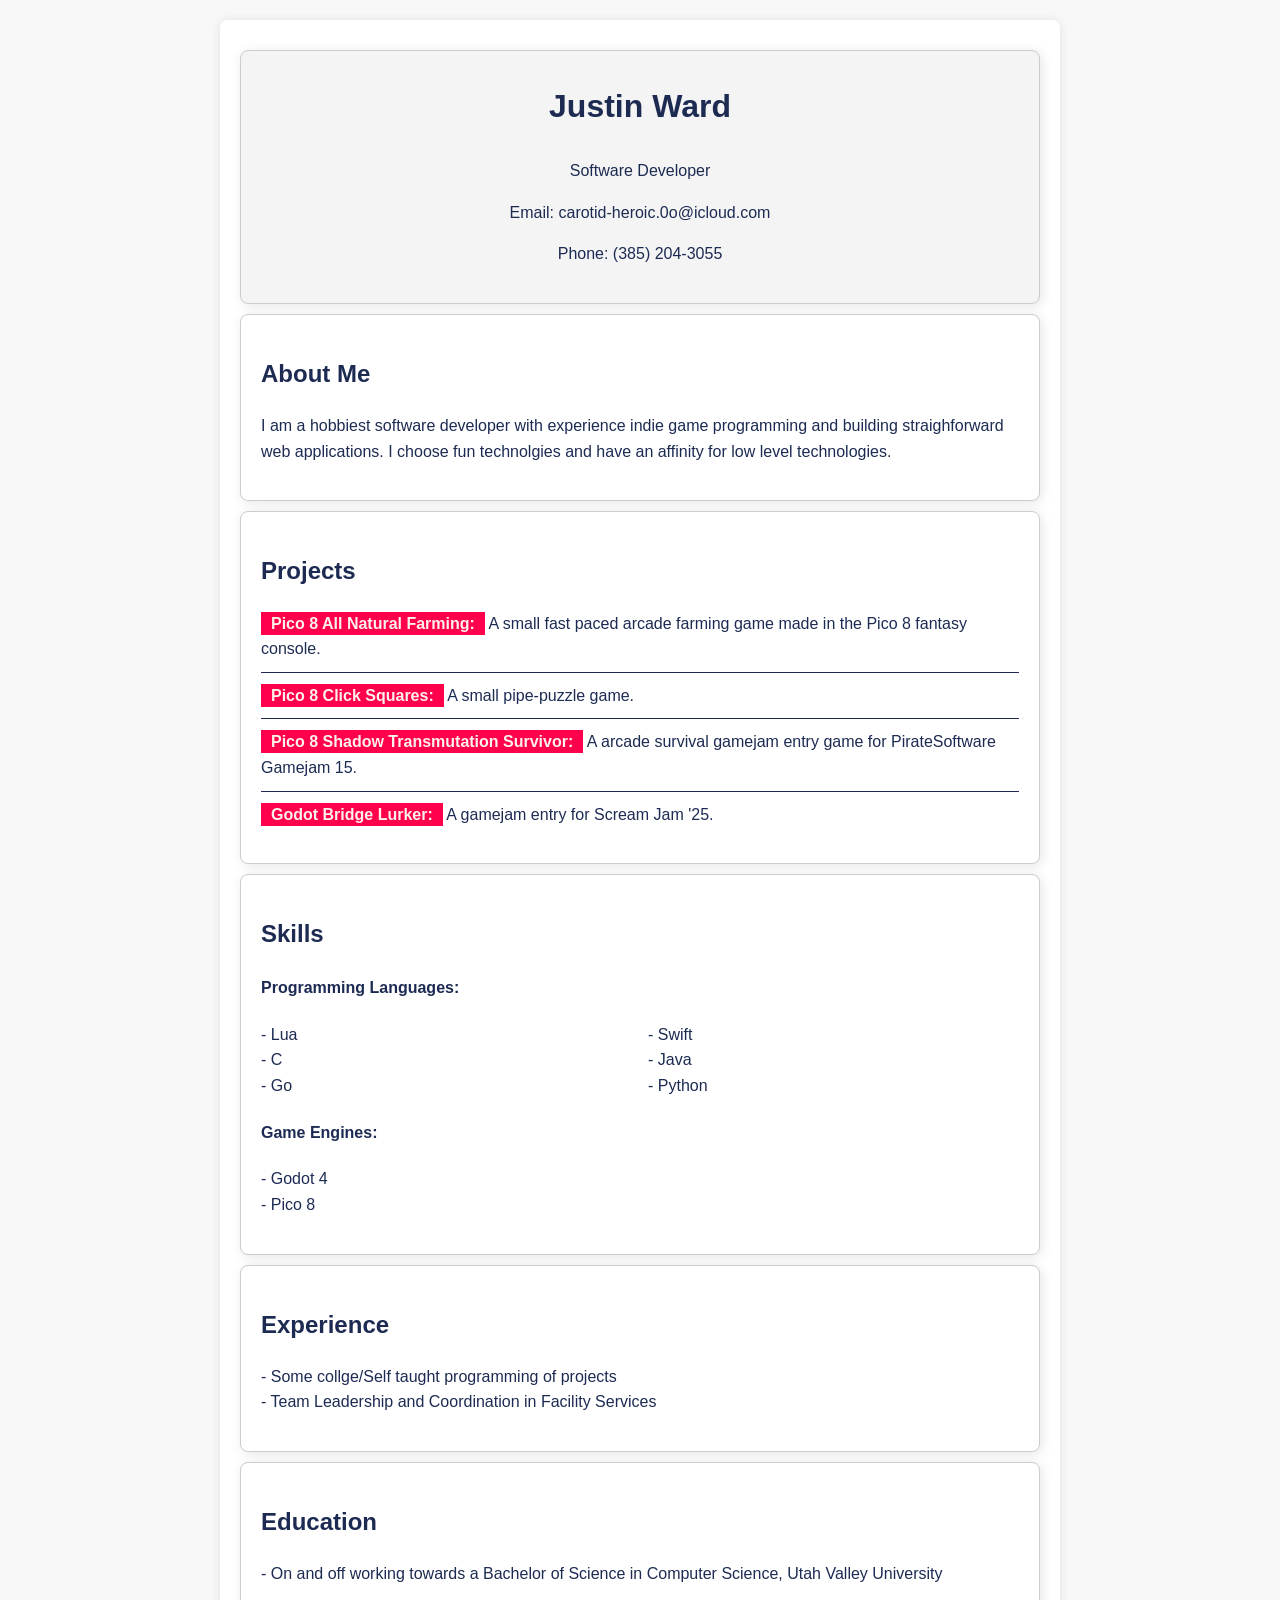
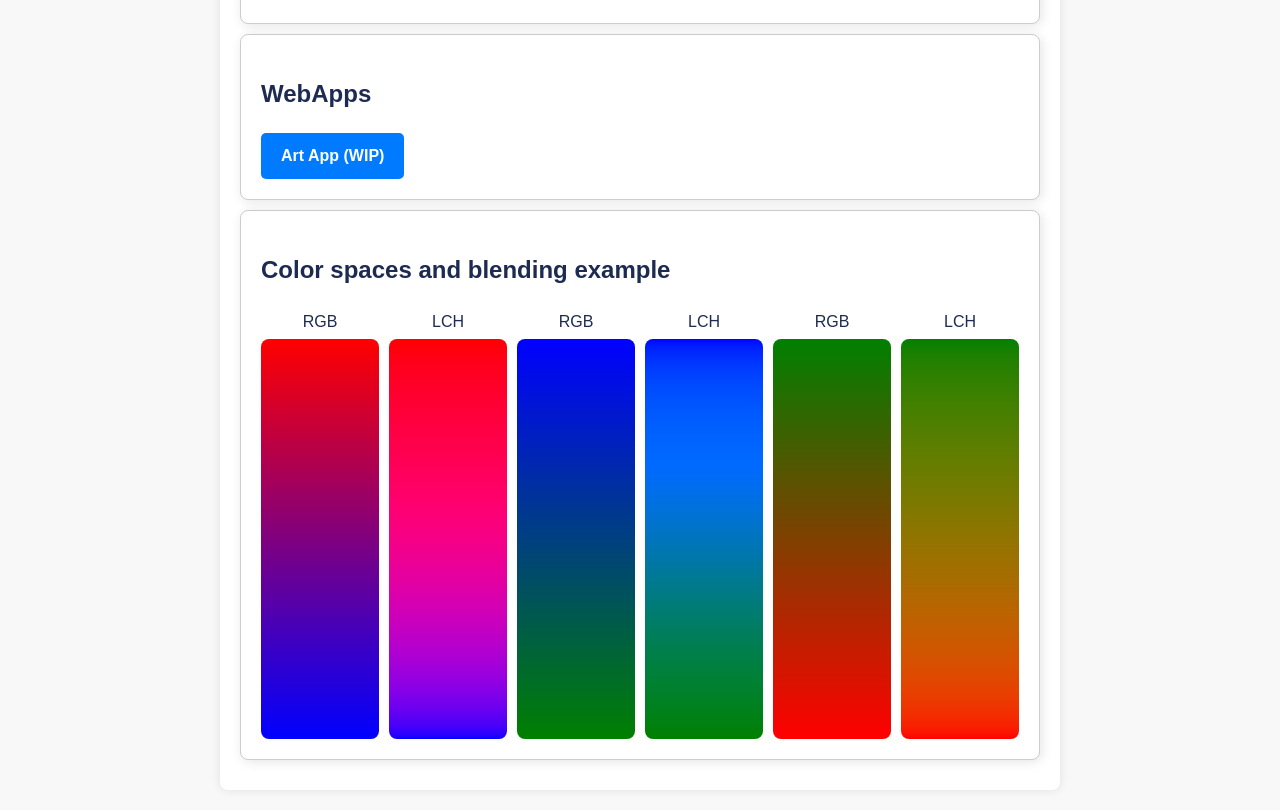
==== index.html @ aca2767a "update and tweaks to layout" ====
<!DOCTYPE html>
<html lang="en">
<head>
    <meta charset="UTF-8">
    <meta name="viewport" content="width=device-width, initial-scale=1.0">
    <title>Justin's Resume-folio</title>
    <link rel="stylesheet" href="styles.css" >
</head>
<body>
    <div class="container">
        <header>
            <h1>Justin Ward</h1>
            <p>Software Developer</p>
            <p>Email: carotid-heroic.0o@icloud.com</p>
            <p>Phone: (385) 204-3055</p>
        </header>
        <section>
            <h2>About Me</h2>
            <p>
                I am a hobbiest software developer with experience indie game programming and building straighforward web applications.
                I choose fun technolgies and have an affinity for low level technologies. 
            </p>
        </section>
        <section>
            <h2>Projects</h2>
            <ul class="game-list">
                <li><strong><a href="https://pittwack.itch.io/all-natural-farming" class="game-link">Pico 8 All Natural Farming:</strong></a>
                    <a class="game-blurb">A small fast paced arcade farming game made in the Pico 8 fantasy console.</a></li>

                <li><strong><a href="https://pittwack.itch.io/clicksquares-alpha" class="game-link">Pico 8 Click Squares:</strong></a>
                    <a class="game-blurb"> A small pipe-puzzle game.</a></li>

                <li><strong><a href="https://pittwack.itch.io/shadow-transmutation-survivor" class="game-link">Pico 8 Shadow Transmutation Survivor:</strong></a>
                    <a class="game-blurb">A arcade survival gamejam entry game for PirateSoftware Gamejam 15.</a></li>

                <li><strong><a href="https://pittwack.itch.io/bridge-lurker" class="game-link">Godot Bridge Lurker:</strong></a>
                    <a class="game-blurb">A gamejam entry for Scream Jam '25.</a></li>
            </ul>
        </section>
        <section>
            <h2>Skills</h2>
            <h4>Programming Languages:</h4>
            <ul class="skill-columns">
                <li>- Lua</li>
                <li>- C</li>
                <li>- Go</li>
                <li>- Swift</li>
                <li>- Java</li>
                <li>- Python</li>
            </ul>
            <h4>Game Engines:</h4>
            <ul>
                <li>- Godot 4</li>
                <li>- Pico 8</li>
            </ul>
        </section>
        <section>
            <h2>Experience</h2>
            <ul>
                <li>- Some collge/Self taught programming of projects</li>
                <li>- Team Leadership and Coordination in Facility Services</li>
            </ul>
        </section>
        <section>
            <h2>Education</h2>
            <ul>
                <li>- On and off working towards a Bachelor of Science in Computer Science, Utah Valley University</li>
            </ul>
        </section>
        <section>
            <h2>WebApps</h2>
            <a href="artpage/artapp.html" class="art-btn" >Art App (WIP)</a>
        </section>

        <section>
            <h2>Color spaces and blending example</h2>
            <!-- Gradient Boxes Section -->
            <div class="gradient-boxes">
                <div class="gradient-box-wrapper">
                    <div class="label">RGB</div>
                    <div class="gradient-box box1"></div>
                </div>
                <div class="gradient-box-wrapper">
                    <div class="label">LCH</div>
                    <div class="gradient-box box2"></div>
                </div>
                <div class="gradient-box-wrapper">
                    <div class="label">RGB</div>
                    <div class="gradient-box box3"></div>
                </div>
                <div class="gradient-box-wrapper">
                    <div class="label">LCH</div>
                    <div class="gradient-box box4"></div>
                </div>
                <div class="gradient-box-wrapper">
                    <div class="label">RGB</div>
                    <div class="gradient-box box5"></div>
                </div>
                <div class="gradient-box-wrapper">
                    <div class="label">LCH</div>
                    <div class="gradient-box box6"></div>
                </div>
            </div>
        </section>
    </div>

    <script src="script.js"></script>
</body>
</html>
---- styles.css ----
body {
    font-family: Arial, sans-serif;
    line-height: 1.6;
    margin: 0;
    padding: 0;
    display: flex;
    justify-content: center;
    background-color: #f8f8f8;
    color:#1D2B53;
}
.container {
    width: 80%;
    max-width: 800px;
    background-color: #fff;
    padding: 20px;
    margin: 20px 0;
    box-shadow: 0 0 10px rgba(0, 0, 0, 0.1);
    border-radius: 8px;
}
header, section {
    padding: 20px;
    margin: 10px 0;
    border: 1px solid #ccc;
    border-radius: 8px;
    box-shadow: 2px 2px 12px rgba(0, 0, 0, 0.1);
}
header {
    background: #f4f4f4;
    text-align: center;
}
section {
    background: #fff;
}
h1 {
    margin: 0;
    padding: 10px 0;
}
ul {
    list-style: none;
    padding: 0;
}
.skill-columns {
    column-count: 2;
}
.button-container {
    text-align: center;
    margin-top: 20px;
}
button {
    padding: 10px 20px;
    font-size: 16px;
    cursor: pointer;
    border: none;
    border-radius: 5px;
    background-color: #007BFF;
    color: white;
}
button:hover {
    background-color: #0056b3;
}
.art-btn {
    display: inline-block;
    padding: 10px 20px;
    background-color: #007BFF;
    color: #ffffff;
    text-decoration: none;
    border-radius: 5px;
    font-family: Arial, sans-serif;
    font-weight: bold;
    text-align: center;
    transition: background-color 0.2s ease;
}
.art-btn:hover {
    background-color: #0056B3;
}

.game-link {
    color: #FFF1E8;
    text-decoration: none;
    background-color: #FF004D;
    border: none;
    padding: 3px 10px;
}
.game-link:hover {
    background-color: #7E2553;
}
.game-list li:not(:last-child) {
    border-bottom: 1px solid #1D2B53;
    padding-bottom: 10px;
    margin-bottom: 10px;
}

.gradient-boxes {
    display: flex;
    gap: 10px;
    justify-content: space-around;
}
.gradient-box-wrapper {
    flex: 1;
    text-align: center;
}
.gradient-box {
    height: 400px;
    border-radius: 8px;
}
.box1 {
    background: linear-gradient(red, blue);
}
.box2 {
    background: linear-gradient(in lch, red, blue);
}
.box3 {
    background: linear-gradient(blue, green);
}
.box4 {
    background: linear-gradient(in lch, blue, green);
}
.box5 {
    background: linear-gradient(green, red);
}
.box6 {
    background: linear-gradient(in lch, green, red);
}
.label {
    font-weight: normal;
    margin-bottom: 5px;
}
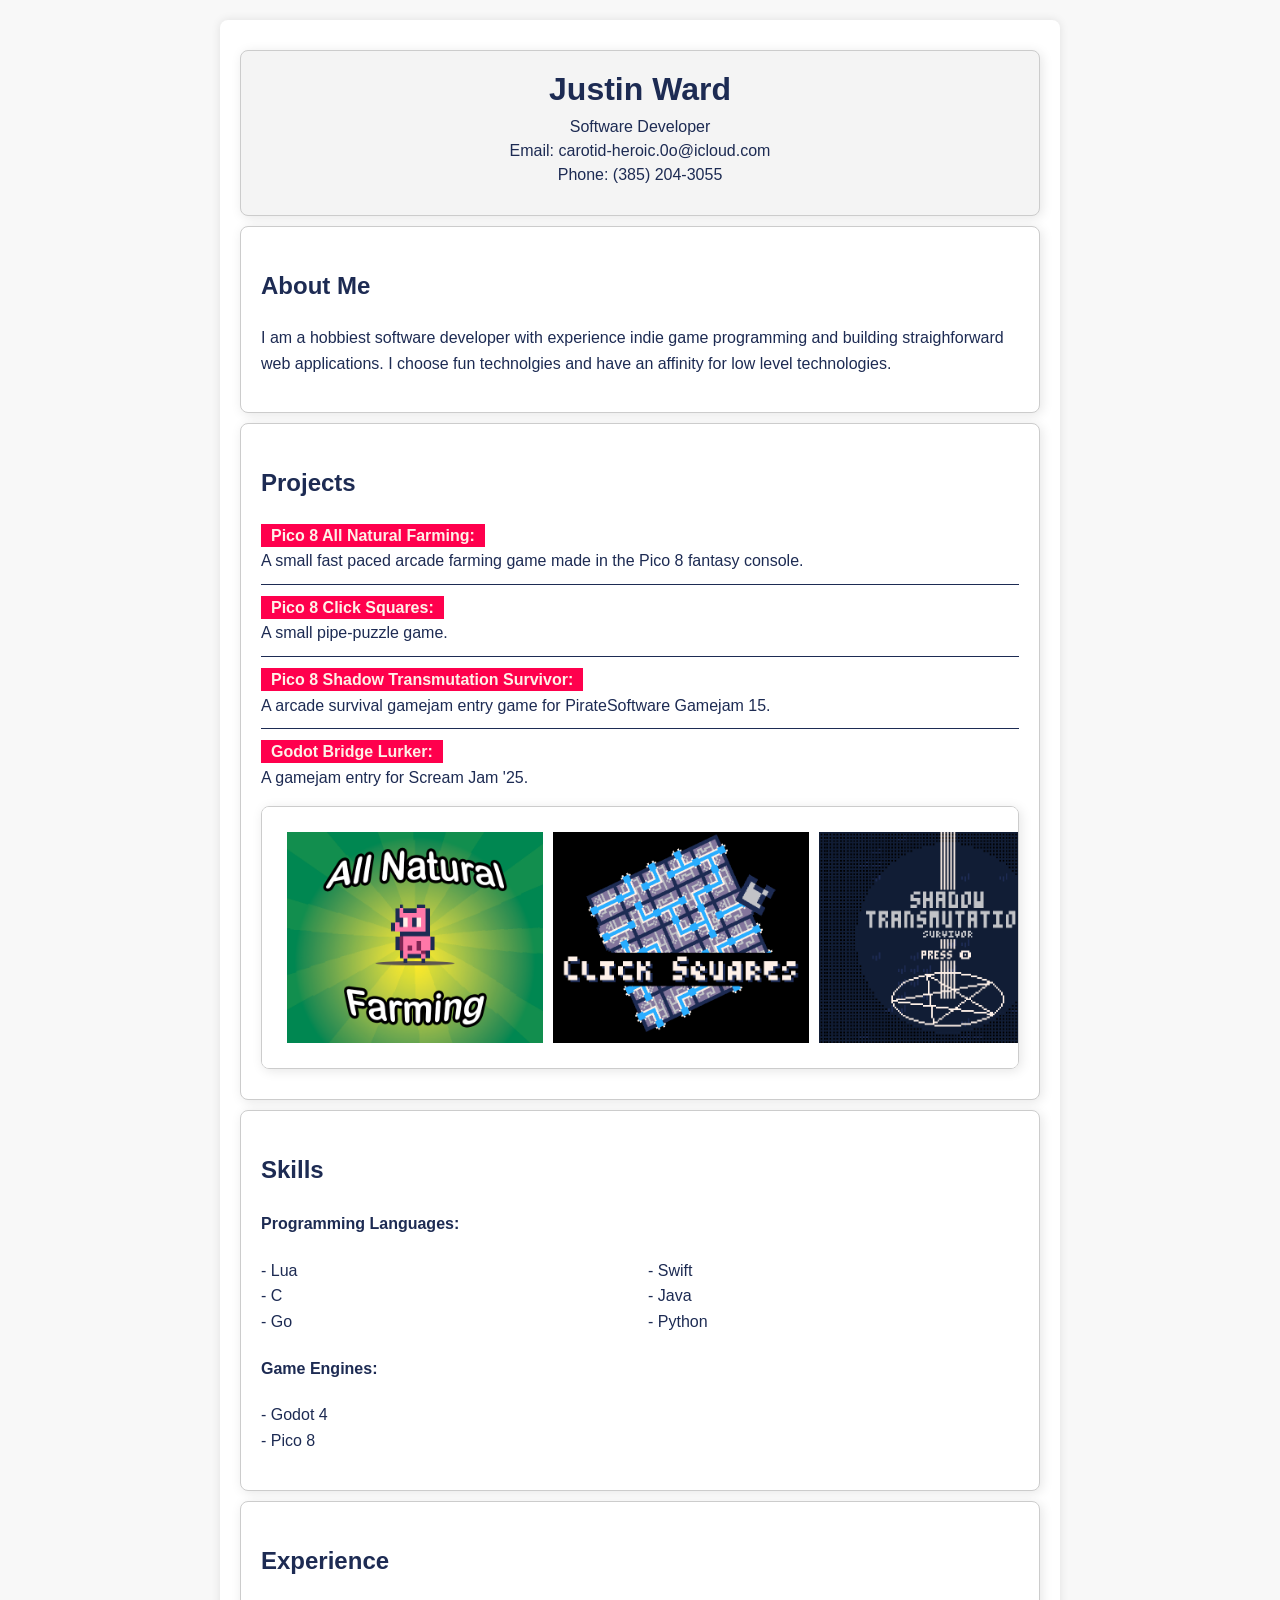
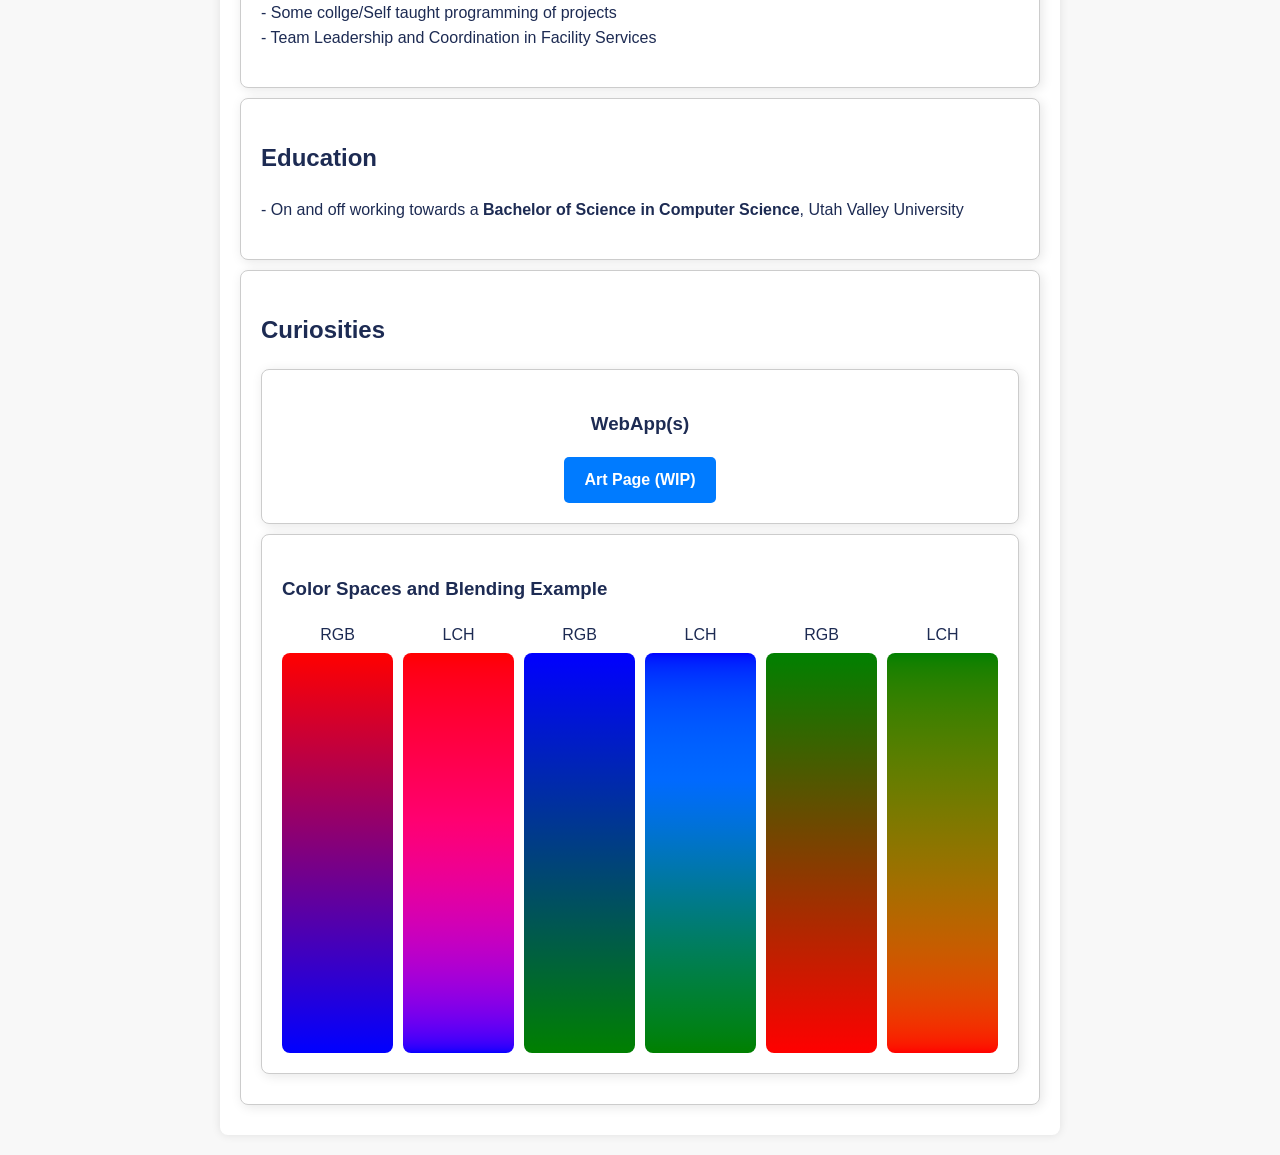
==== commit 8db45218: "projects horizontal scroll added, reorg of sections. text tweaks." ====
--- a/index.html
+++ b/index.html
@@ -21,21 +21,44 @@
                 I choose fun technolgies and have an affinity for low level technologies. 
             </p>
         </section>
-        <section>
-            <h2>Projects</h2>
-            <ul class="game-list">
-                <li><strong><a href="https://pittwack.itch.io/all-natural-farming" class="game-link">Pico 8 All Natural Farming:</strong></a>
-                    <a class="game-blurb">A small fast paced arcade farming game made in the Pico 8 fantasy console.</a></li>
+            <section>
+                <h2>Projects</h2>
+                <ul class="game-list">
+                    <li><strong><a href="https://pittwack.itch.io/all-natural-farming" class="game-link">Pico 8 All Natural Farming:</strong></a>
+                        <p id="game-blurb">A small fast paced arcade farming game made in the Pico 8 fantasy console.</p></li>
 
-                <li><strong><a href="https://pittwack.itch.io/clicksquares-alpha" class="game-link">Pico 8 Click Squares:</strong></a>
-                    <a class="game-blurb"> A small pipe-puzzle game.</a></li>
+                    <li><strong><a href="https://pittwack.itch.io/clicksquares-alpha" class="game-link">Pico 8 Click Squares:</strong></a>
+                        <p id="game-blurb"> A small pipe-puzzle game.</p></li>
 
-                <li><strong><a href="https://pittwack.itch.io/shadow-transmutation-survivor" class="game-link">Pico 8 Shadow Transmutation Survivor:</strong></a>
-                    <a class="game-blurb">A arcade survival gamejam entry game for PirateSoftware Gamejam 15.</a></li>
+                    <li><strong><a href="https://pittwack.itch.io/shadow-transmutation-survivor" class="game-link">Pico 8 Shadow Transmutation Survivor:</strong></a>
+                        <p id="game-blurb">A arcade survival gamejam entry game for PirateSoftware Gamejam 15.</p></li>
 
-                <li><strong><a href="https://pittwack.itch.io/bridge-lurker" class="game-link">Godot Bridge Lurker:</strong></a>
-                    <a class="game-blurb">A gamejam entry for Scream Jam '25.</a></li>
-            </ul>
+                    <li><strong><a href="https://pittwack.itch.io/bridge-lurker" class="game-link">Godot Bridge Lurker:</strong></a>
+                        <p id="game-blurb">A gamejam entry for Scream Jam '25.</p></li>
+                </ul>
+            <section class="scroll-container">
+                <div class="scroll">
+                    <div class="overlay"></div>
+                    <a href="https://pittwack.itch.io/all-natural-farming">
+                        <img src="images/ANF.png" alt="All Natural Farming">
+                    </a>
+                </div>
+                <div class="scroll">
+                    <a href="https://pittwack.itch.io/clicksquares-alpha">
+                        <img src="images/CS.png" alt="Click Squares">
+                    </a>
+                </div>
+                <div class="scroll">
+                    <a href="https://pittwack.itch.io/shadow-transmutation-survivor">
+                        <img src="images/STS.png" alt="Shadow Transmutaion Survivor">
+                    </a>
+                </div>
+                <div class="scroll">
+                    <a href="https://pittwack.itch.io/bridge-lurker">
+                        <img src="images/BL.png" alt="Bridge Lurker">
+                    </a>
+                </div>
+            </section>
         </section>
         <section>
             <h2>Skills</h2>
@@ -64,43 +87,45 @@
         <section>
             <h2>Education</h2>
             <ul>
-                <li>- On and off working towards a Bachelor of Science in Computer Science, Utah Valley University</li>
+                <li>- On and off working towards a <strong>Bachelor of Science in Computer Science</strong>, Utah Valley University</li>
             </ul>
         </section>
         <section>
-            <h2>WebApps</h2>
-            <a href="artpage/artapp.html" class="art-btn" >Art App (WIP)</a>
-        </section>
-
-        <section>
-            <h2>Color spaces and blending example</h2>
-            <!-- Gradient Boxes Section -->
-            <div class="gradient-boxes">
-                <div class="gradient-box-wrapper">
-                    <div class="label">RGB</div>
-                    <div class="gradient-box box1"></div>
+            <h2>Curiosities</h2>
+            <section style="text-align: center;">
+                <h3>WebApp(s)</h3>
+                <a href="artpage/artapp.html" class="art-btn">Art Page (WIP)</a>
+            </section>
+            <section>
+                <h3>Color Spaces and Blending Example</h3>
+                <!-- Gradient Boxes Section -->
+                <div class="gradient-boxes">
+                    <div class="gradient-box-wrapper">
+                        <div class="label">RGB</div>
+                        <div class="gradient-box box1"></div>
+                    </div>
+                    <div class="gradient-box-wrapper">
+                        <div class="label">LCH</div>
+                        <div class="gradient-box box2"></div>
+                    </div>
+                    <div class="gradient-box-wrapper">
+                        <div class="label">RGB</div>
+                        <div class="gradient-box box3"></div>
+                    </div>
+                    <div class="gradient-box-wrapper">
+                        <div class="label">LCH</div>
+                        <div class="gradient-box box4"></div>
+                    </div>
+                    <div class="gradient-box-wrapper">
+                        <div class="label">RGB</div>
+                        <div class="gradient-box box5"></div>
+                    </div>
+                    <div class="gradient-box-wrapper">
+                        <div class="label">LCH</div>
+                        <div class="gradient-box box6"></div>
+                    </div>
                 </div>
-                <div class="gradient-box-wrapper">
-                    <div class="label">LCH</div>
-                    <div class="gradient-box box2"></div>
-                </div>
-                <div class="gradient-box-wrapper">
-                    <div class="label">RGB</div>
-                    <div class="gradient-box box3"></div>
-                </div>
-                <div class="gradient-box-wrapper">
-                    <div class="label">LCH</div>
-                    <div class="gradient-box box4"></div>
-                </div>
-                <div class="gradient-box-wrapper">
-                    <div class="label">RGB</div>
-                    <div class="gradient-box box5"></div>
-                </div>
-                <div class="gradient-box-wrapper">
-                    <div class="label">LCH</div>
-                    <div class="gradient-box box6"></div>
-                </div>
-            </div>
+            </section>
         </section>
     </div>
 
--- a/styles.css
+++ b/styles.css
@@ -1,3 +1,9 @@
+:root {
+    --primary-dark: #1D2B53;
+    --primary-highlight: #FF004D;
+    --secondary-highlight: #7E2553;
+}
+
 body {
     font-family: Arial, sans-serif;
     line-height: 1.6;
@@ -6,7 +12,7 @@
     display: flex;
     justify-content: center;
     background-color: #f8f8f8;
-    color:#1D2B53;
+    color: var(--primary-dark);
 }
 .container {
     width: 80%;
@@ -16,6 +22,26 @@
     margin: 20px 0;
     box-shadow: 0 0 10px rgba(0, 0, 0, 0.1);
     border-radius: 8px;
+}
+.scroll-container {
+    display: flex;
+    flex-wrap: nowrap;
+    overflow: auto;
+}
+.scroll {
+    margin: 5px;
+    flex: 0 0 auto;
+    width: calc(128px * 2);
+    /* border: 1px solid var(--primary-dark); */
+}
+img {
+    width: 100%;
+    height: 100%;
+    object-fit: fill;
+    /* image-rendering: pixelated; */
+}
+img:hover {
+    border: 2px solid var(--primary-highlight);
 }
 header, section {
     padding: 20px;
@@ -27,6 +53,7 @@
 header {
     background: #f4f4f4;
     text-align: center;
+    line-height: 0.5;
 }
 section {
     background: #fff;
@@ -45,6 +72,9 @@
 .button-container {
     text-align: center;
     margin-top: 20px;
+}
+#game-blurb {
+    margin: 0;
 }
 button {
     padding: 10px 20px;
@@ -73,23 +103,21 @@
 .art-btn:hover {
     background-color: #0056B3;
 }
-
 .game-link {
     color: #FFF1E8;
     text-decoration: none;
-    background-color: #FF004D;
+    background-color: var(--primary-highlight);
     border: none;
     padding: 3px 10px;
 }
 .game-link:hover {
-    background-color: #7E2553;
+    background-color: var(--secondary-highlight);
 }
 .game-list li:not(:last-child) {
-    border-bottom: 1px solid #1D2B53;
+    border-bottom: 1px solid var(--primary-dark);
     padding-bottom: 10px;
     margin-bottom: 10px;
 }
-
 .gradient-boxes {
     display: flex;
     gap: 10px;
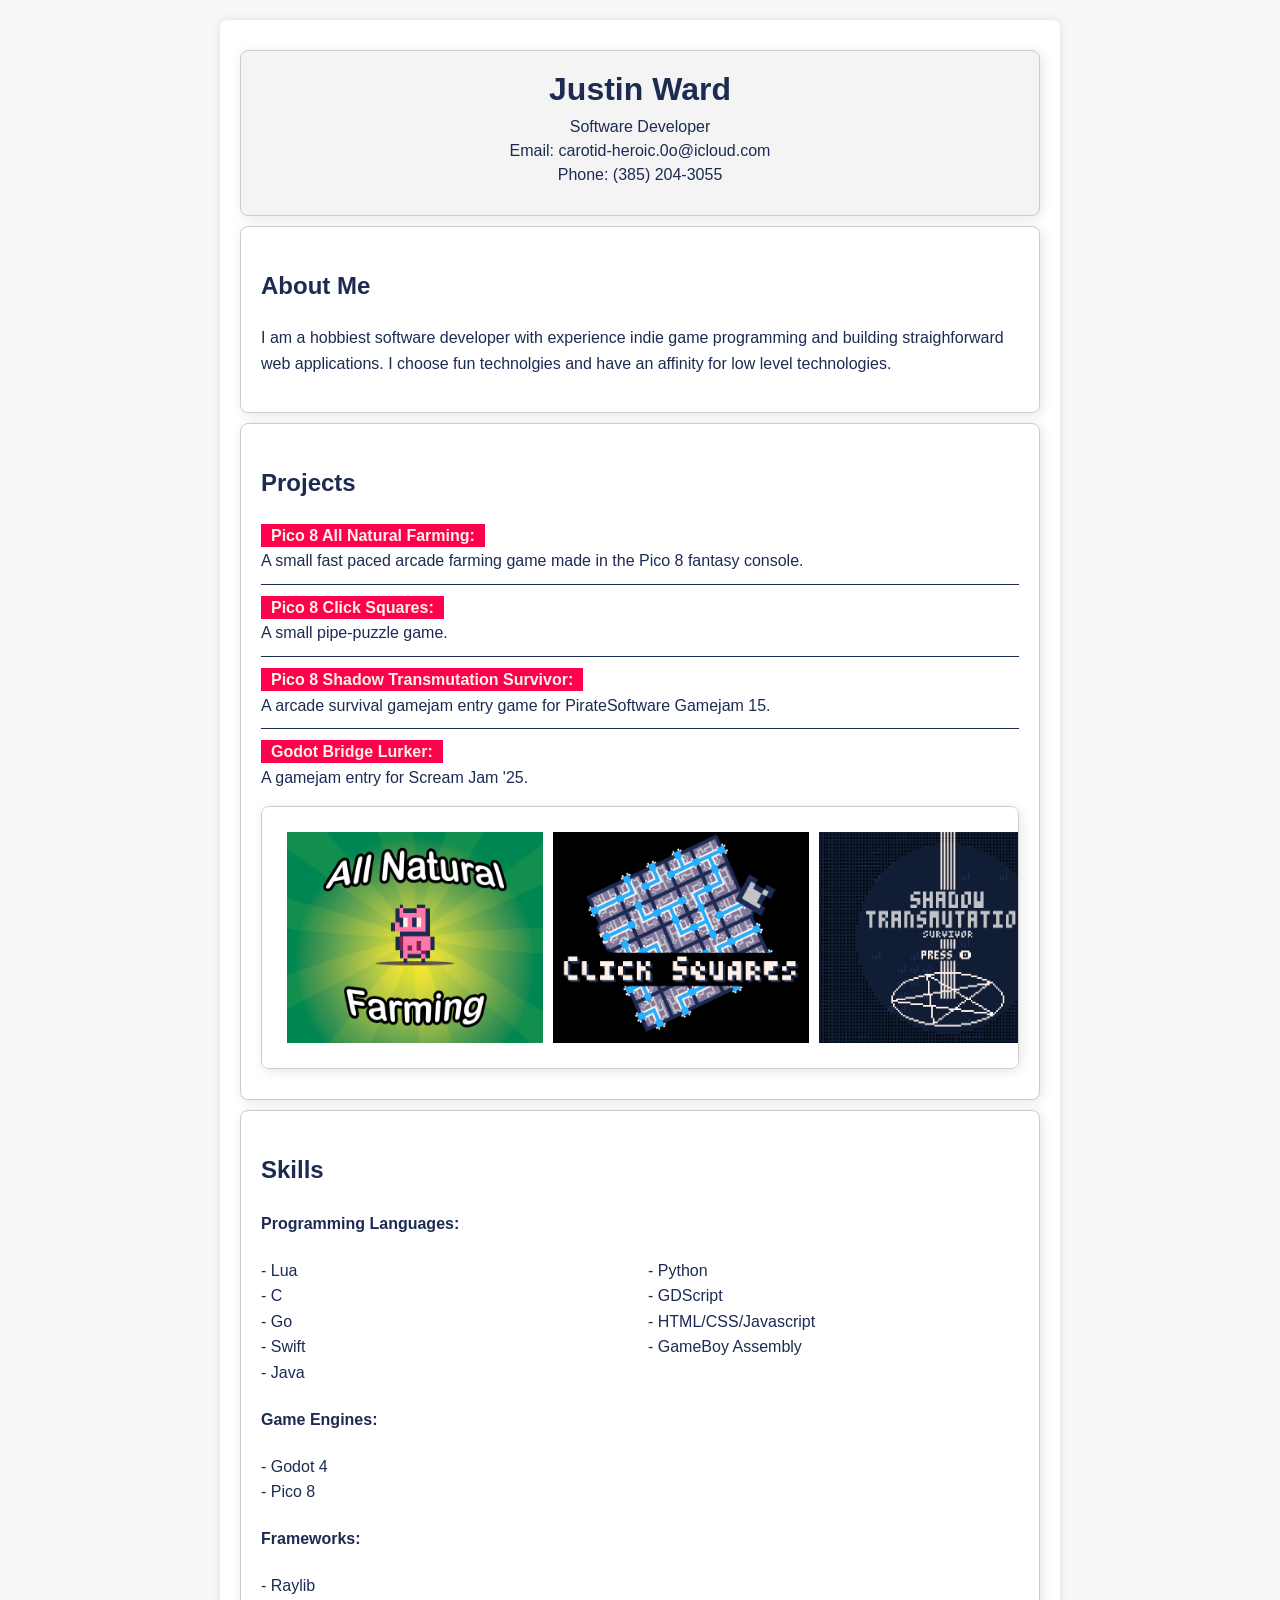
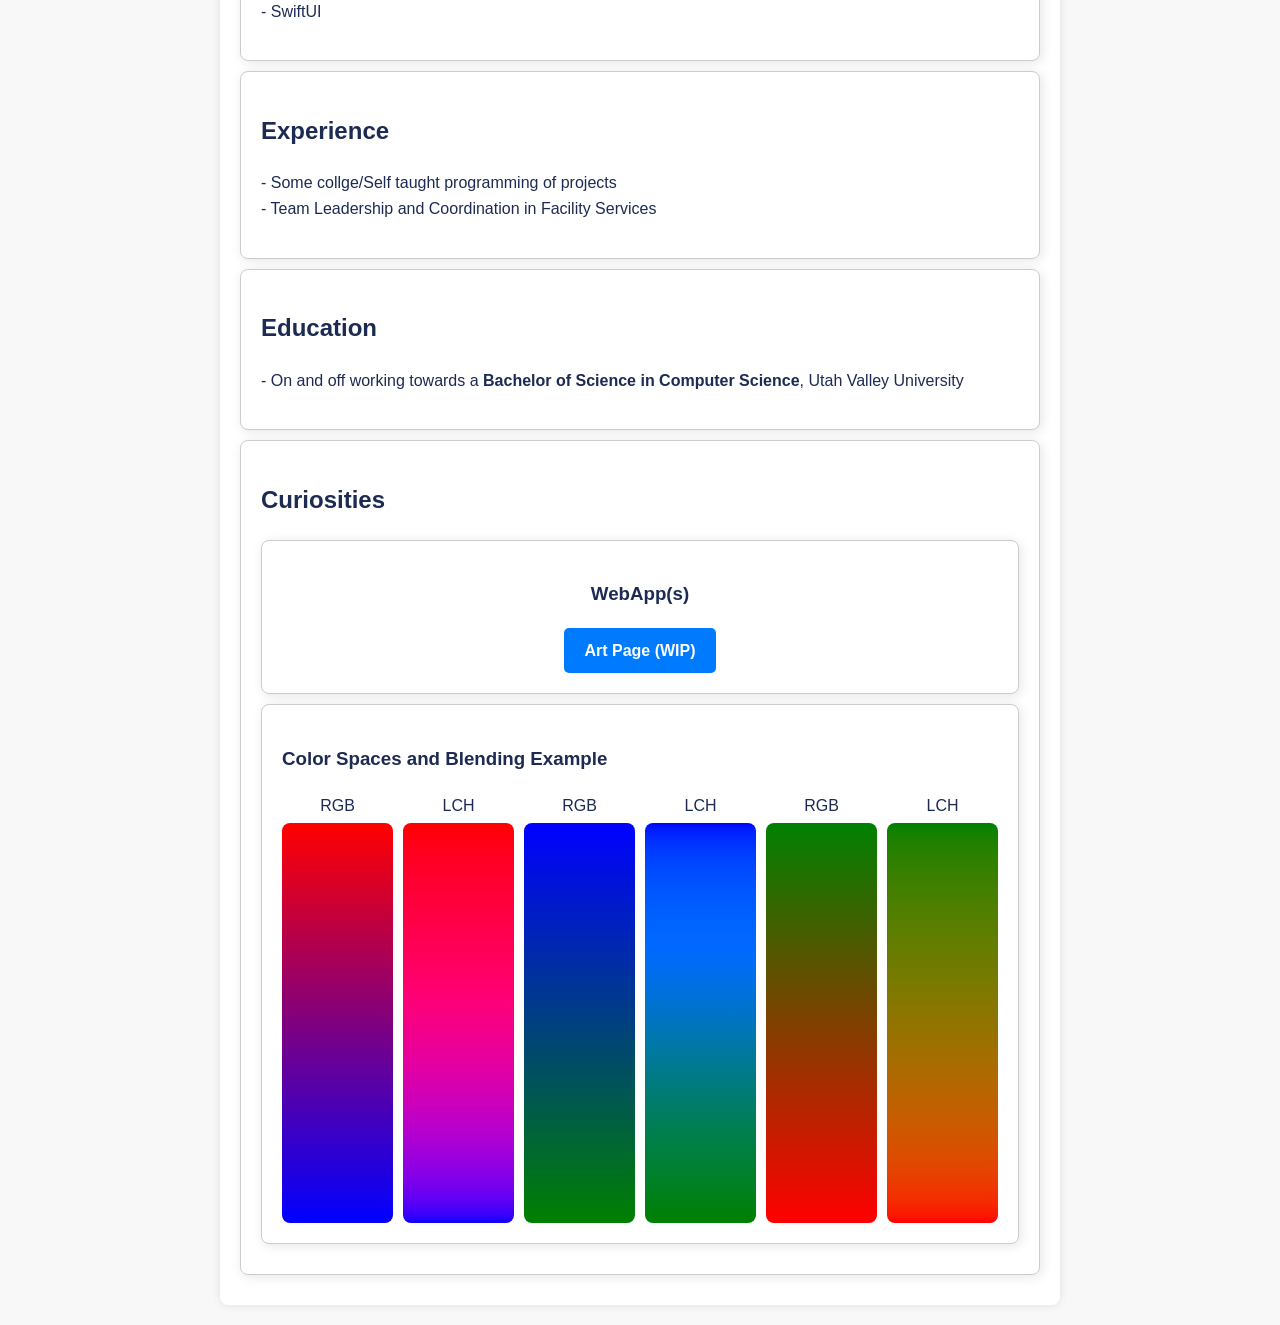
==== commit 5d0806e2: "fixed image hovering" ====
--- a/index.html
+++ b/index.html
@@ -70,11 +70,19 @@
                 <li>- Swift</li>
                 <li>- Java</li>
                 <li>- Python</li>
+                <li>- GDScript</li>
+                <li>- HTML/CSS/Javascript</li>
+                <li>- GameBoy Assembly</li>
             </ul>
             <h4>Game Engines:</h4>
             <ul>
                 <li>- Godot 4</li>
                 <li>- Pico 8</li>
+            </ul>
+            <h4>Frameworks:</h4>
+            <ul>
+                <li>- Raylib</li>
+                <li>- SwiftUI</li>
             </ul>
         </section>
         <section>
--- a/styles.css
+++ b/styles.css
@@ -38,10 +38,9 @@
     width: 100%;
     height: 100%;
     object-fit: fill;
-    /* image-rendering: pixelated; */
 }
 img:hover {
-    border: 2px solid var(--primary-highlight);
+    outline: 2px solid var(--primary-highlight);
 }
 header, section {
     padding: 20px;
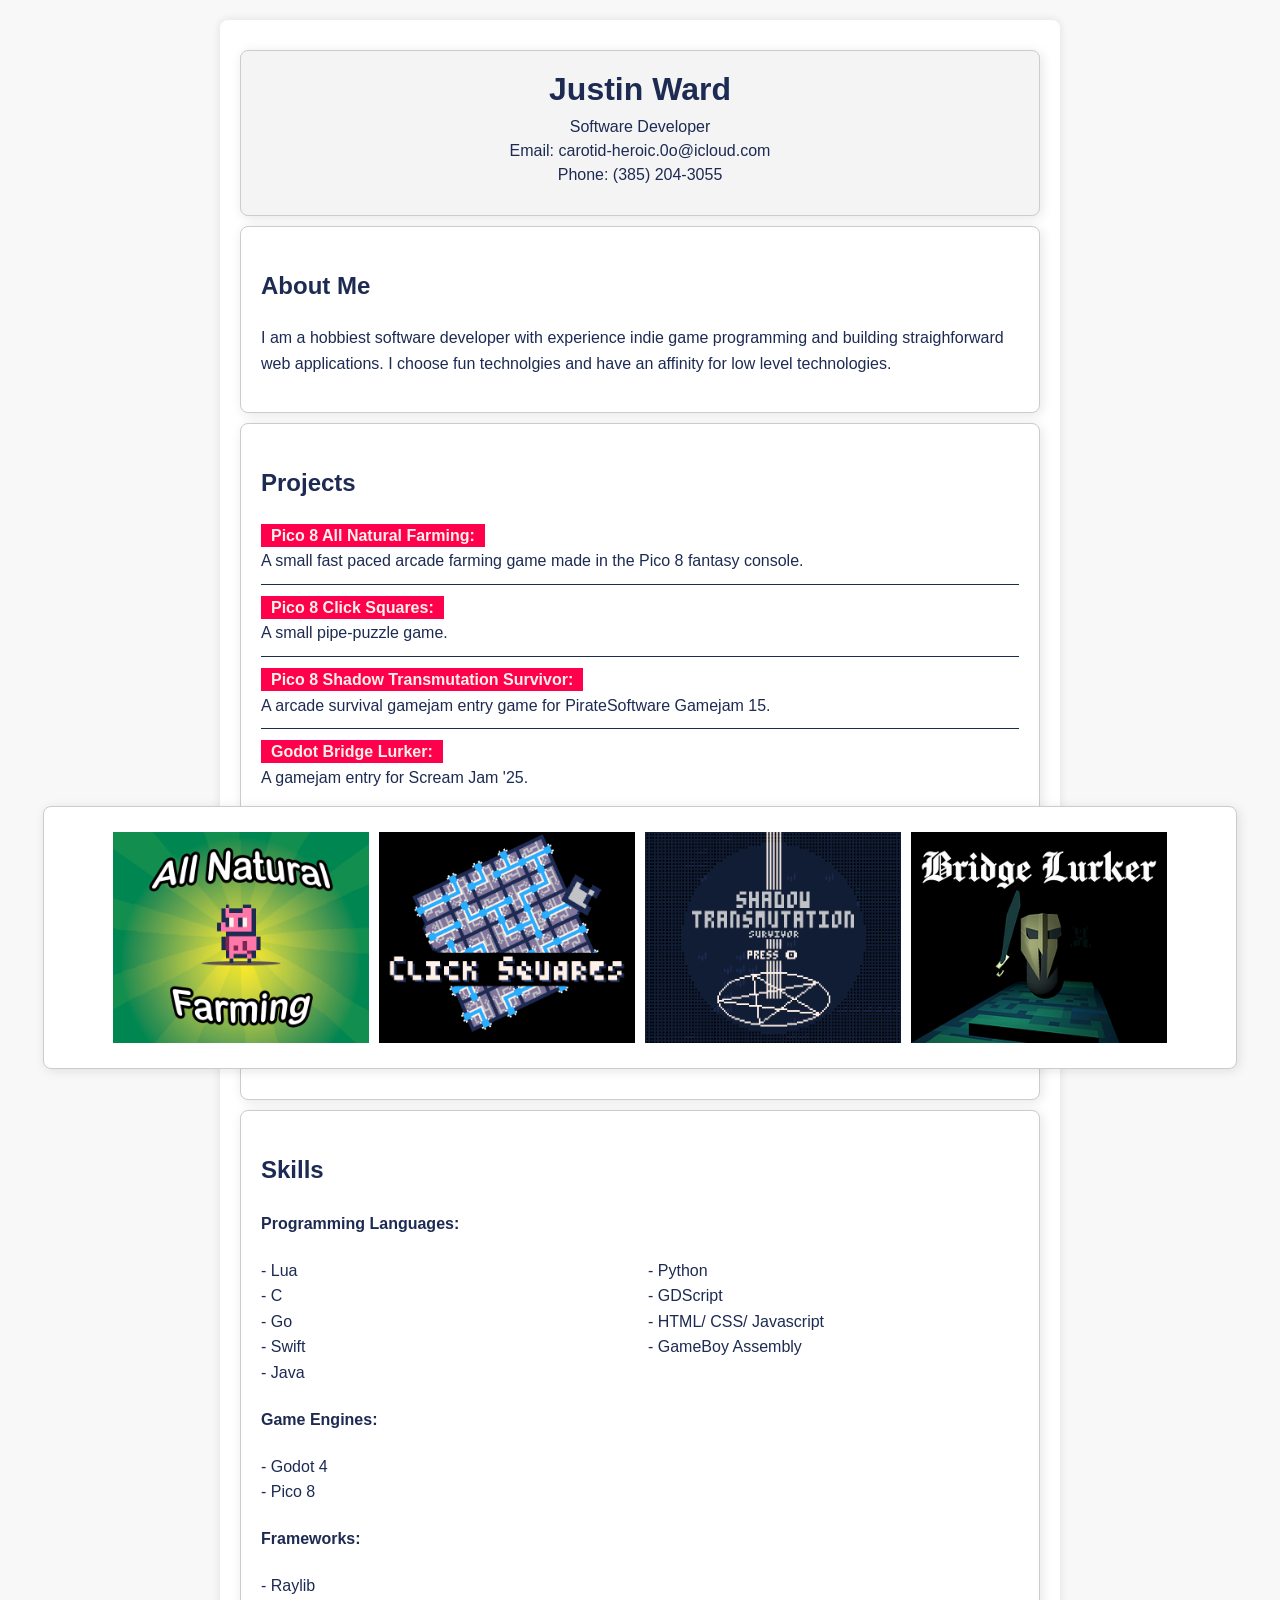
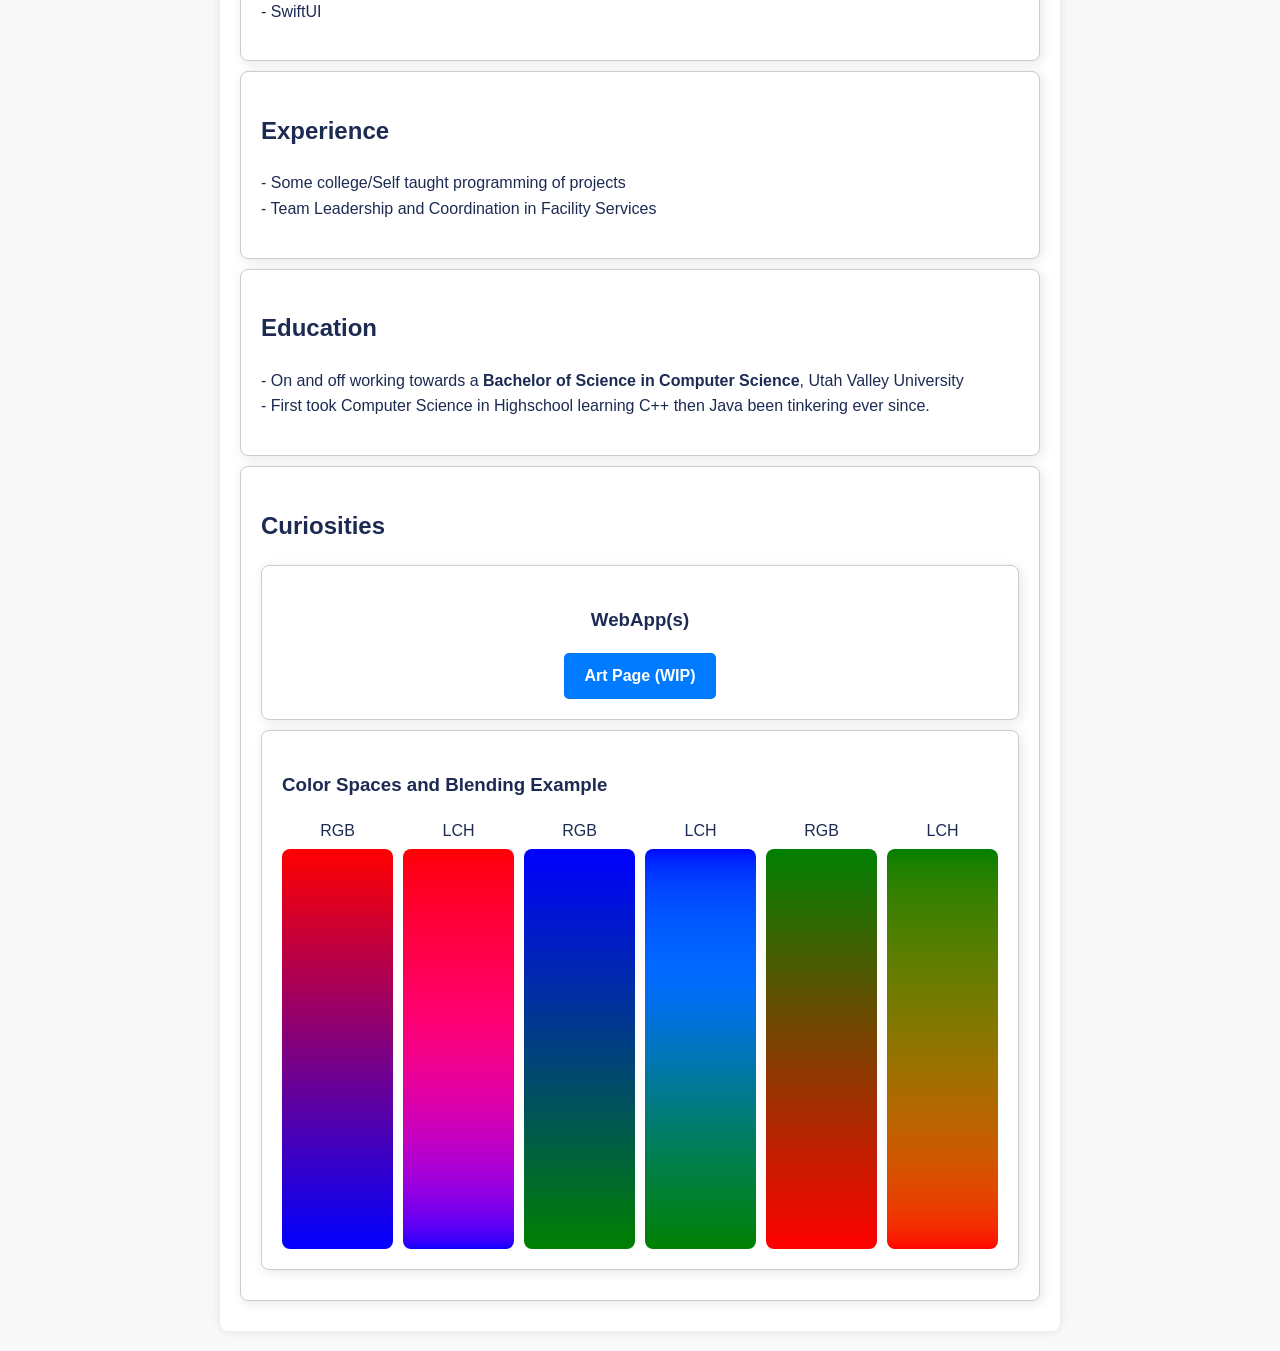
==== commit 8fdc26b9: "fixes to width of .containers, and some spelling errors" ====
--- a/index.html
+++ b/index.html
@@ -71,7 +71,7 @@
                 <li>- Java</li>
                 <li>- Python</li>
                 <li>- GDScript</li>
-                <li>- HTML/CSS/Javascript</li>
+                <li>- HTML/ CSS/ Javascript</li>
                 <li>- GameBoy Assembly</li>
             </ul>
             <h4>Game Engines:</h4>
@@ -88,7 +88,7 @@
         <section>
             <h2>Experience</h2>
             <ul>
-                <li>- Some collge/Self taught programming of projects</li>
+                <li>- Some college/Self taught programming of projects</li>
                 <li>- Team Leadership and Coordination in Facility Services</li>
             </ul>
         </section>
@@ -96,6 +96,7 @@
             <h2>Education</h2>
             <ul>
                 <li>- On and off working towards a <strong>Bachelor of Science in Computer Science</strong>, Utah Valley University</li>
+                <li>- First took Computer Science in Highschool learning C++ then Java been tinkering ever since.</li>
             </ul>
         </section>
         <section>
--- a/styles.css
+++ b/styles.css
@@ -26,7 +26,14 @@
 .scroll-container {
     display: flex;
     flex-wrap: nowrap;
-    overflow: auto;
+    overflow-x: auto;
+
+    width: 90vw;
+    position: relative;
+    left: 50%;
+    transform: translateX(-50%);
+
+    justify-content: center;
 }
 .scroll {
     margin: 5px;
@@ -152,3 +159,9 @@
     font-weight: normal;
     margin-bottom: 5px;
 }
+
+@media (max-width: 600px) {
+    .container {
+        width: 100%;
+    }
+}
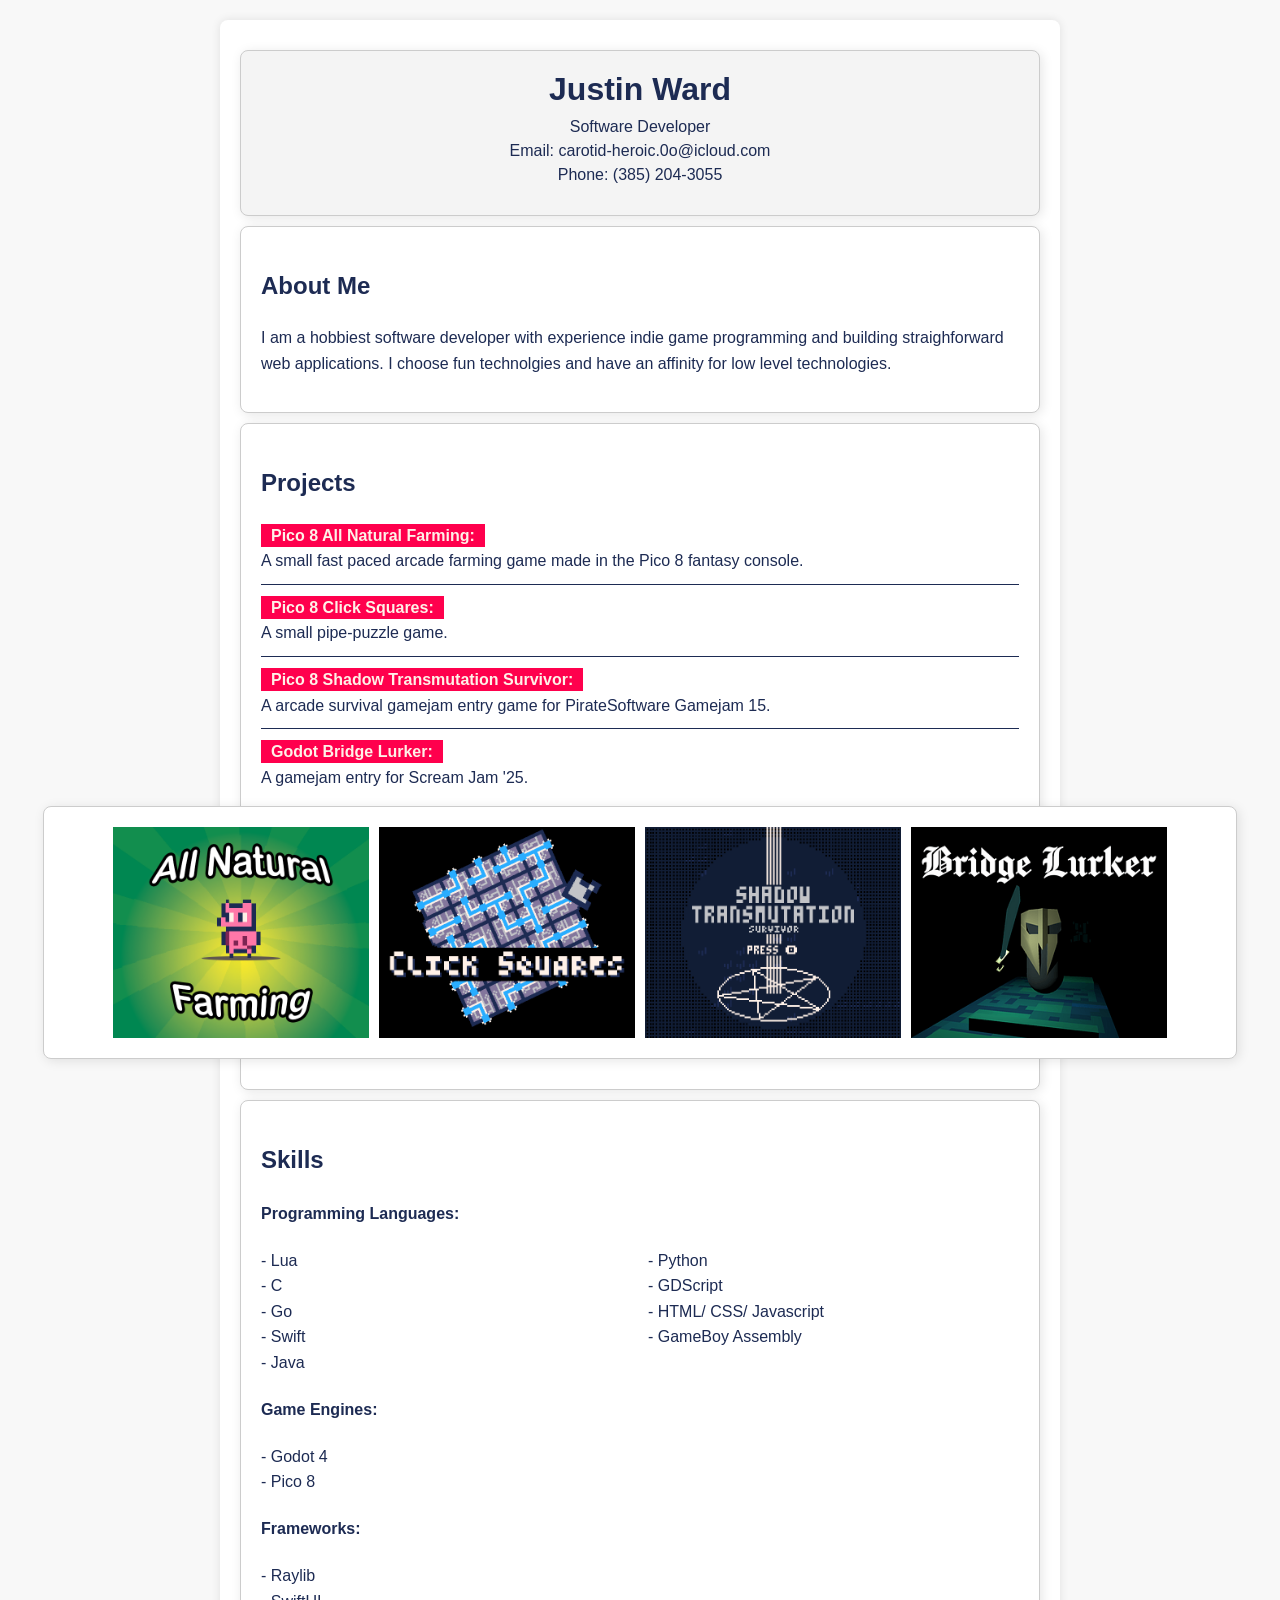
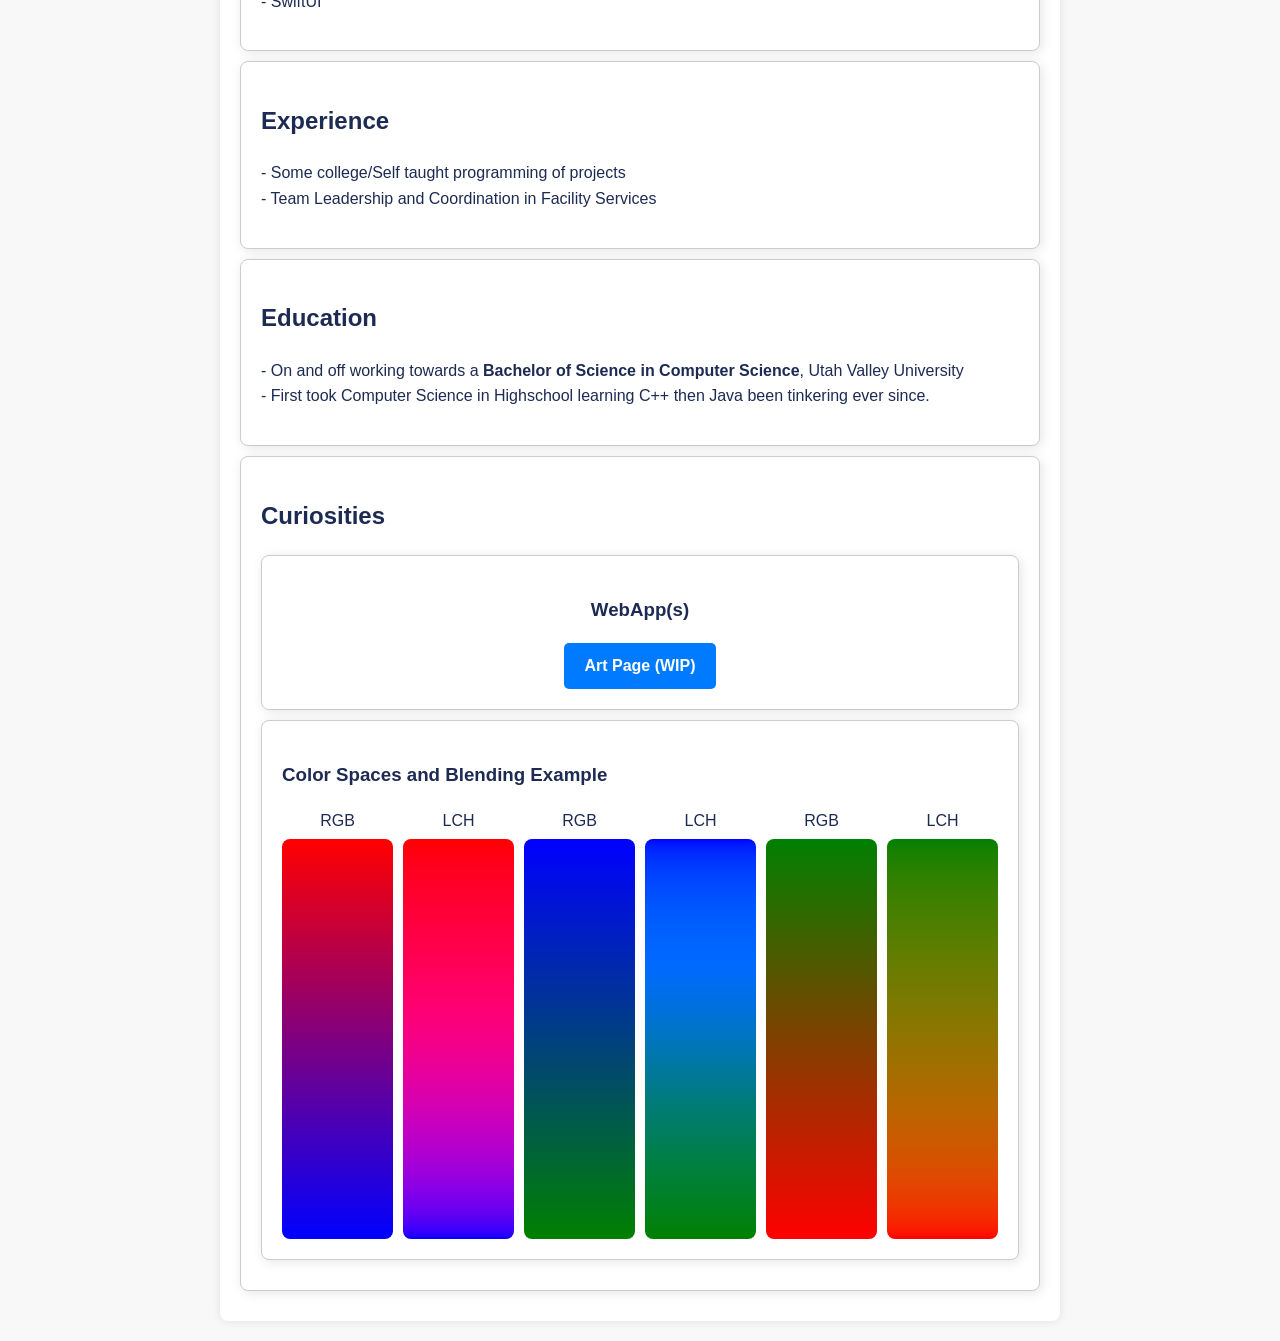
==== commit f7128591: "refactoed scrolling" ====
--- a/index.html
+++ b/index.html
@@ -4,6 +4,7 @@
     <meta charset="UTF-8">
     <meta name="viewport" content="width=device-width, initial-scale=1.0">
     <title>Justin's Resume-folio</title>
+    <link rel="icon" type="image/png" href="images/favicon.png">
     <link rel="stylesheet" href="styles.css" >
 </head>
 <body>
@@ -36,27 +37,29 @@
                     <li><strong><a href="https://pittwack.itch.io/bridge-lurker" class="game-link">Godot Bridge Lurker:</strong></a>
                         <p id="game-blurb">A gamejam entry for Scream Jam '25.</p></li>
                 </ul>
-            <section class="scroll-container">
-                <div class="scroll">
-                    <div class="overlay"></div>
-                    <a href="https://pittwack.itch.io/all-natural-farming">
-                        <img src="images/ANF.png" alt="All Natural Farming">
-                    </a>
-                </div>
-                <div class="scroll">
-                    <a href="https://pittwack.itch.io/clicksquares-alpha">
-                        <img src="images/CS.png" alt="Click Squares">
-                    </a>
-                </div>
-                <div class="scroll">
-                    <a href="https://pittwack.itch.io/shadow-transmutation-survivor">
-                        <img src="images/STS.png" alt="Shadow Transmutaion Survivor">
-                    </a>
-                </div>
-                <div class="scroll">
-                    <a href="https://pittwack.itch.io/bridge-lurker">
-                        <img src="images/BL.png" alt="Bridge Lurker">
-                    </a>
+            <section class="scroll-wrapper">
+                <div class="scroll-container">
+                    <div class="scroll">
+                        <div class="overlay"></div>
+                        <a href="https://pittwack.itch.io/all-natural-farming">
+                            <img src="images/ANF.png" alt="All Natural Farming">
+                        </a>
+                    </div>
+                    <div class="scroll">
+                        <a href="https://pittwack.itch.io/clicksquares-alpha">
+                            <img src="images/CS.png" alt="Click Squares">
+                        </a>
+                    </div>
+                    <div class="scroll">
+                        <a href="https://pittwack.itch.io/shadow-transmutation-survivor">
+                            <img src="images/STS.png" alt="Shadow Transmutaion Survivor">
+                        </a>
+                    </div>
+                    <div class="scroll">
+                        <a href="https://pittwack.itch.io/bridge-lurker">
+                            <img src="images/BL.png" alt="Bridge Lurker">
+                        </a>
+                    </div>
                 </div>
             </section>
         </section>
--- a/styles.css
+++ b/styles.css
@@ -2,6 +2,12 @@
     --primary-dark: #1D2B53;
     --primary-highlight: #FF004D;
     --secondary-highlight: #7E2553;
+    --highlight-color: #FFF1E8;
+    --far-background: #f8f8f8;
+    --container-background: #fff;
+    --header-border: #ccc;
+    --header-background: #f4f4f4;
+    --box-shadow: rgba(0, 0, 0, 0.1);
 }
 
 body {
@@ -11,35 +17,41 @@
     padding: 0;
     display: flex;
     justify-content: center;
-    background-color: #f8f8f8;
+    background-color: var(--far-background);
     color: var(--primary-dark);
 }
 .container {
     width: 80%;
     max-width: 800px;
-    background-color: #fff;
+    background-color: var(--container-background);
     padding: 20px;
     margin: 20px 0;
-    box-shadow: 0 0 10px rgba(0, 0, 0, 0.1);
+    box-shadow: 0 0 10px var(--box-shadow);
     border-radius: 8px;
 }
-.scroll-container {
-    display: flex;
-    flex-wrap: nowrap;
-    overflow-x: auto;
+.scroll-wrapper {
+    width: 90vw;
 
-    width: 90vw;
     position: relative;
     left: 50%;
     transform: translateX(-50%);
 
+    overflow-x: auto;
+}
+.scroll-container {
+    display: flex;
     justify-content: center;
+
+    width: max-content;
+    min-width: 100%;
+
+    gap: 10px;
 }
 .scroll {
-    margin: 5px;
     flex: 0 0 auto;
     width: calc(128px * 2);
-    /* border: 1px solid var(--primary-dark); */
+
+    margin: 0;
 }
 img {
     width: 100%;
@@ -52,17 +64,17 @@
 header, section {
     padding: 20px;
     margin: 10px 0;
-    border: 1px solid #ccc;
+    border: 1px solid var(--header-border);
     border-radius: 8px;
-    box-shadow: 2px 2px 12px rgba(0, 0, 0, 0.1);
+    box-shadow: 2px 2px 12px var(--box-shadow);
 }
 header {
-    background: #f4f4f4;
+    background: var(--header-background);
     text-align: center;
     line-height: 0.5;
 }
 section {
-    background: #fff;
+    background: var(--container-background);
 }
 h1 {
     margin: 0;
@@ -98,7 +110,7 @@
     display: inline-block;
     padding: 10px 20px;
     background-color: #007BFF;
-    color: #ffffff;
+    color: white;
     text-decoration: none;
     border-radius: 5px;
     font-family: Arial, sans-serif;
@@ -110,7 +122,7 @@
     background-color: #0056B3;
 }
 .game-link {
-    color: #FFF1E8;
+    color: var(--highlight-color);
     text-decoration: none;
     background-color: var(--primary-highlight);
     border: none;
@@ -162,6 +174,11 @@
 
 @media (max-width: 600px) {
     .container {
-        width: 100%;
+        width: 95%;
     }
-}+}
+/* @media (min-width: 1200px) {
+    .scroll-container {
+        justify-content: center;
+    }
+} */
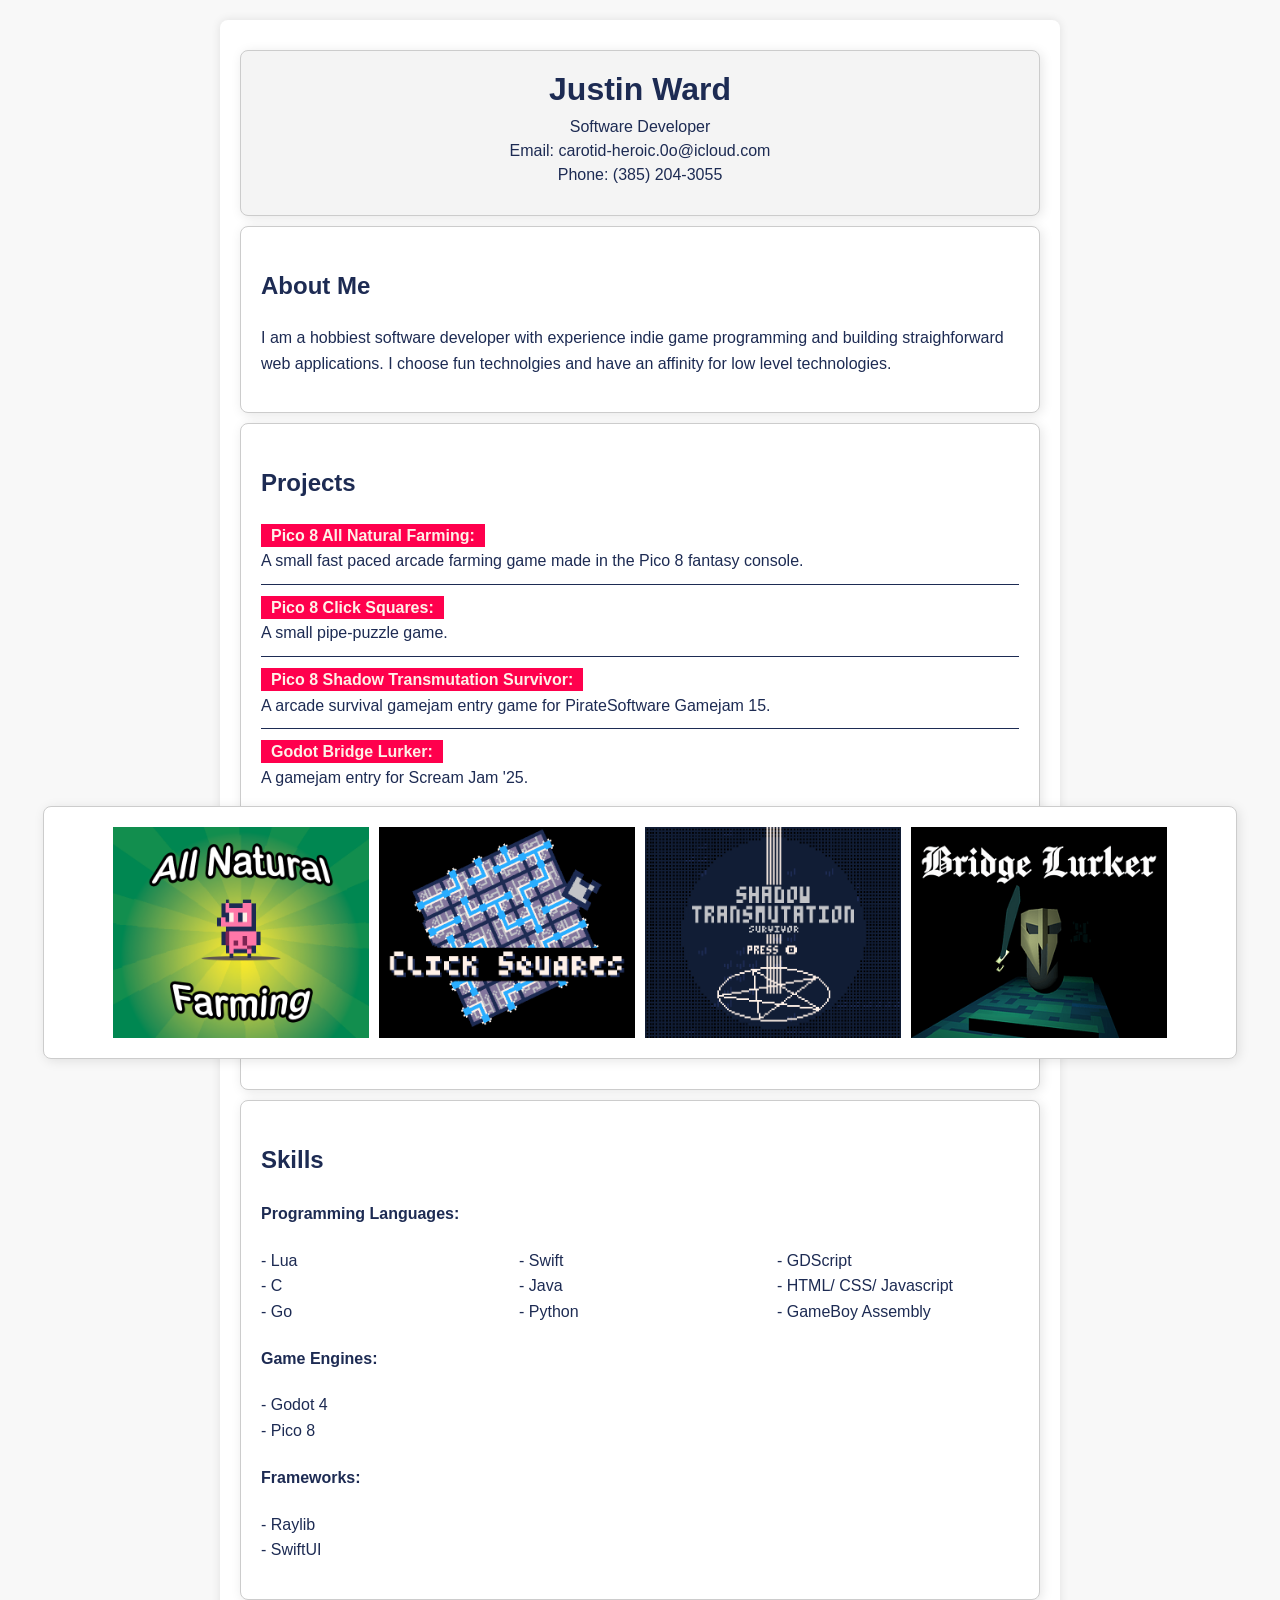
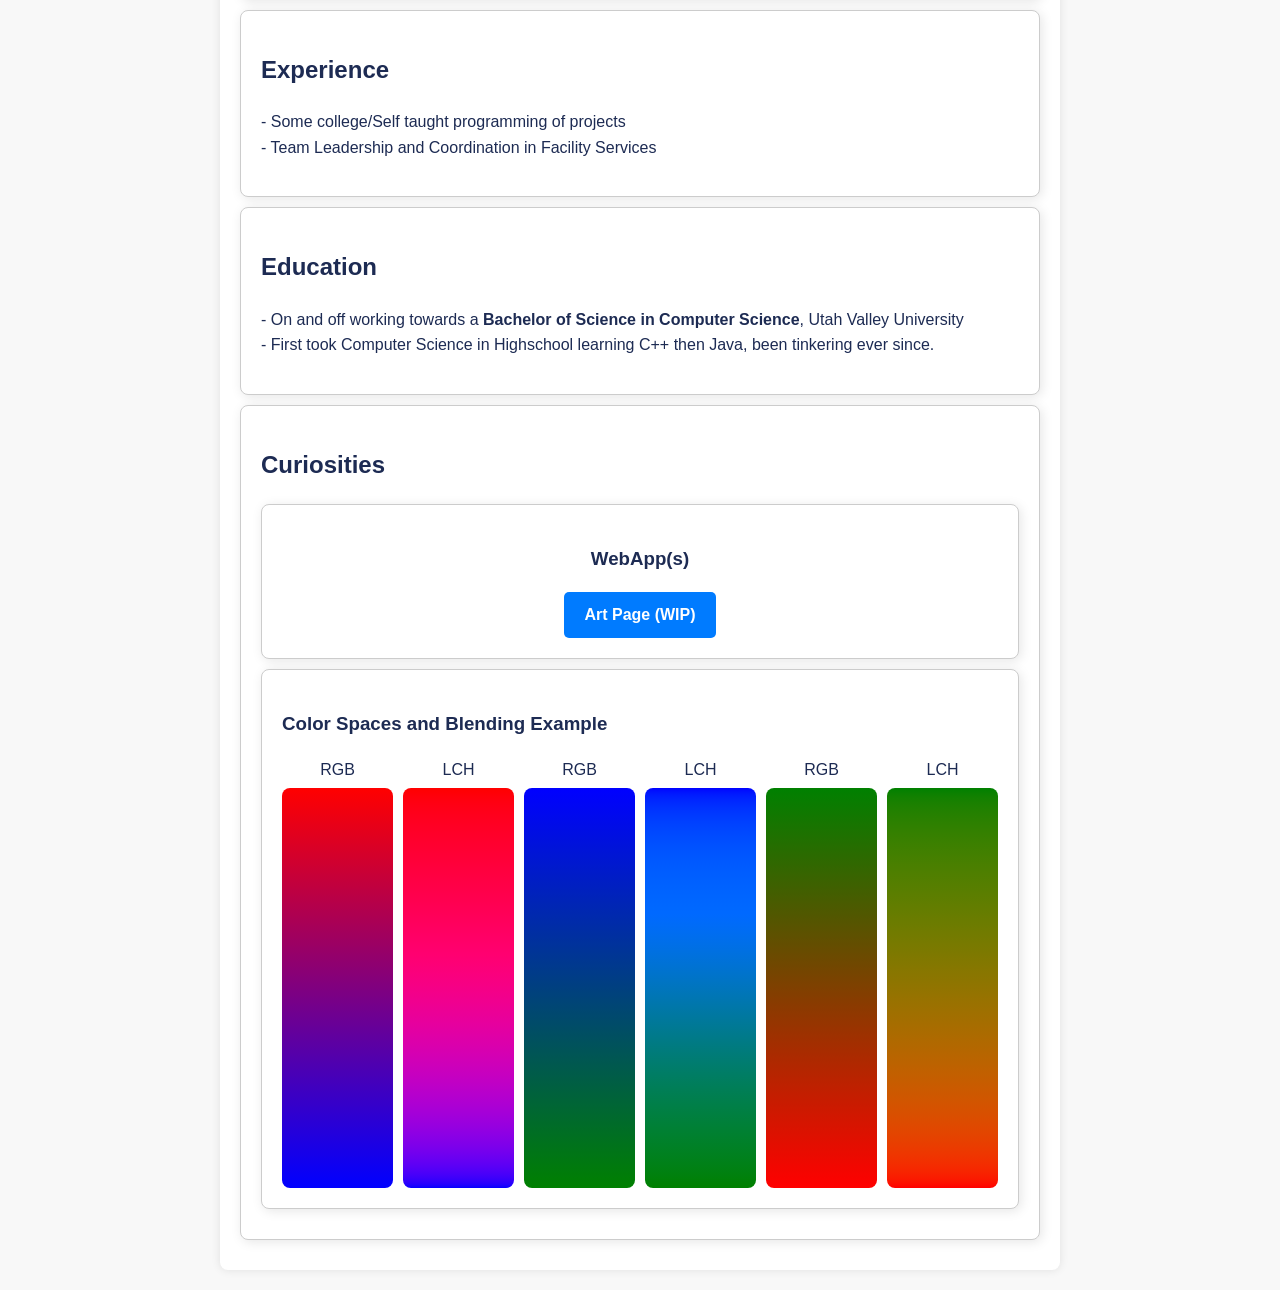
==== commit ead23e10: "reorg of css file, and some tweaks" ====
--- a/index.html
+++ b/index.html
@@ -99,7 +99,7 @@
             <h2>Education</h2>
             <ul>
                 <li>- On and off working towards a <strong>Bachelor of Science in Computer Science</strong>, Utah Valley University</li>
-                <li>- First took Computer Science in Highschool learning C++ then Java been tinkering ever since.</li>
+                <li>- First took Computer Science in Highschool learning C++ then Java, been tinkering ever since.</li>
             </ul>
         </section>
         <section>
--- a/styles.css
+++ b/styles.css
@@ -10,6 +10,8 @@
     --box-shadow: rgba(0, 0, 0, 0.1);
 }
 
+/* #region Page */
+
 body {
     font-family: Arial, sans-serif;
     line-height: 1.6;
@@ -20,6 +22,21 @@
     background-color: var(--far-background);
     color: var(--primary-dark);
 }
+header, section {
+    padding: 20px;
+    margin: 10px 0;
+    border: 1px solid var(--header-border);
+    border-radius: 8px;
+    box-shadow: 2px 2px 12px var(--box-shadow);
+}
+header {
+    background: var(--header-background);
+    text-align: center;
+    line-height: 0.5;
+}
+section {
+    background: var(--container-background);
+}
 .container {
     width: 80%;
     max-width: 800px;
@@ -28,6 +45,35 @@
     margin: 20px 0;
     box-shadow: 0 0 10px var(--box-shadow);
     border-radius: 8px;
+}
+
+/* #endregion */
+
+/* #region Layout */
+
+h1 {
+    margin: 0;
+    padding: 10px 0;
+}
+ul {
+    list-style: none;
+    padding: 0;
+}
+.skill-columns {
+    column-count: 3;
+}
+
+/* # endregion */
+
+/* #region Pieces */
+
+img {
+    width: 100%;
+    height: 100%;
+    object-fit: fill;
+}
+img:hover {
+    outline: 2px solid var(--primary-highlight);
 }
 .scroll-wrapper {
     width: 90vw;
@@ -53,43 +99,20 @@
 
     margin: 0;
 }
-img {
-    width: 100%;
-    height: 100%;
-    object-fit: fill;
+.game-link {
+    color: var(--highlight-color);
+    text-decoration: none;
+    background-color: var(--primary-highlight);
+    border: none;
+    padding: 3px 10px;
 }
-img:hover {
-    outline: 2px solid var(--primary-highlight);
+.game-link:hover {
+    background-color: var(--secondary-highlight);
 }
-header, section {
-    padding: 20px;
-    margin: 10px 0;
-    border: 1px solid var(--header-border);
-    border-radius: 8px;
-    box-shadow: 2px 2px 12px var(--box-shadow);
-}
-header {
-    background: var(--header-background);
-    text-align: center;
-    line-height: 0.5;
-}
-section {
-    background: var(--container-background);
-}
-h1 {
-    margin: 0;
-    padding: 10px 0;
-}
-ul {
-    list-style: none;
-    padding: 0;
-}
-.skill-columns {
-    column-count: 2;
-}
-.button-container {
-    text-align: center;
-    margin-top: 20px;
+.game-list li:not(:last-child) {
+    border-bottom: 1px solid var(--primary-dark);
+    padding-bottom: 10px;
+    margin-bottom: 10px;
 }
 #game-blurb {
     margin: 0;
@@ -106,6 +129,10 @@
 button:hover {
     background-color: #0056b3;
 }
+.button-container {
+    text-align: center;
+    margin-top: 20px;
+}
 .art-btn {
     display: inline-block;
     padding: 10px 20px;
@@ -120,21 +147,6 @@
 }
 .art-btn:hover {
     background-color: #0056B3;
-}
-.game-link {
-    color: var(--highlight-color);
-    text-decoration: none;
-    background-color: var(--primary-highlight);
-    border: none;
-    padding: 3px 10px;
-}
-.game-link:hover {
-    background-color: var(--secondary-highlight);
-}
-.game-list li:not(:last-child) {
-    border-bottom: 1px solid var(--primary-dark);
-    padding-bottom: 10px;
-    margin-bottom: 10px;
 }
 .gradient-boxes {
     display: flex;
@@ -172,13 +184,14 @@
     margin-bottom: 5px;
 }
 
+/* #endregion */
+
+/* #region Adaptations */
+
 @media (max-width: 600px) {
     .container {
         width: 95%;
     }
 }
-/* @media (min-width: 1200px) {
-    .scroll-container {
-        justify-content: center;
-    }
-} */+
+/* #endregion */
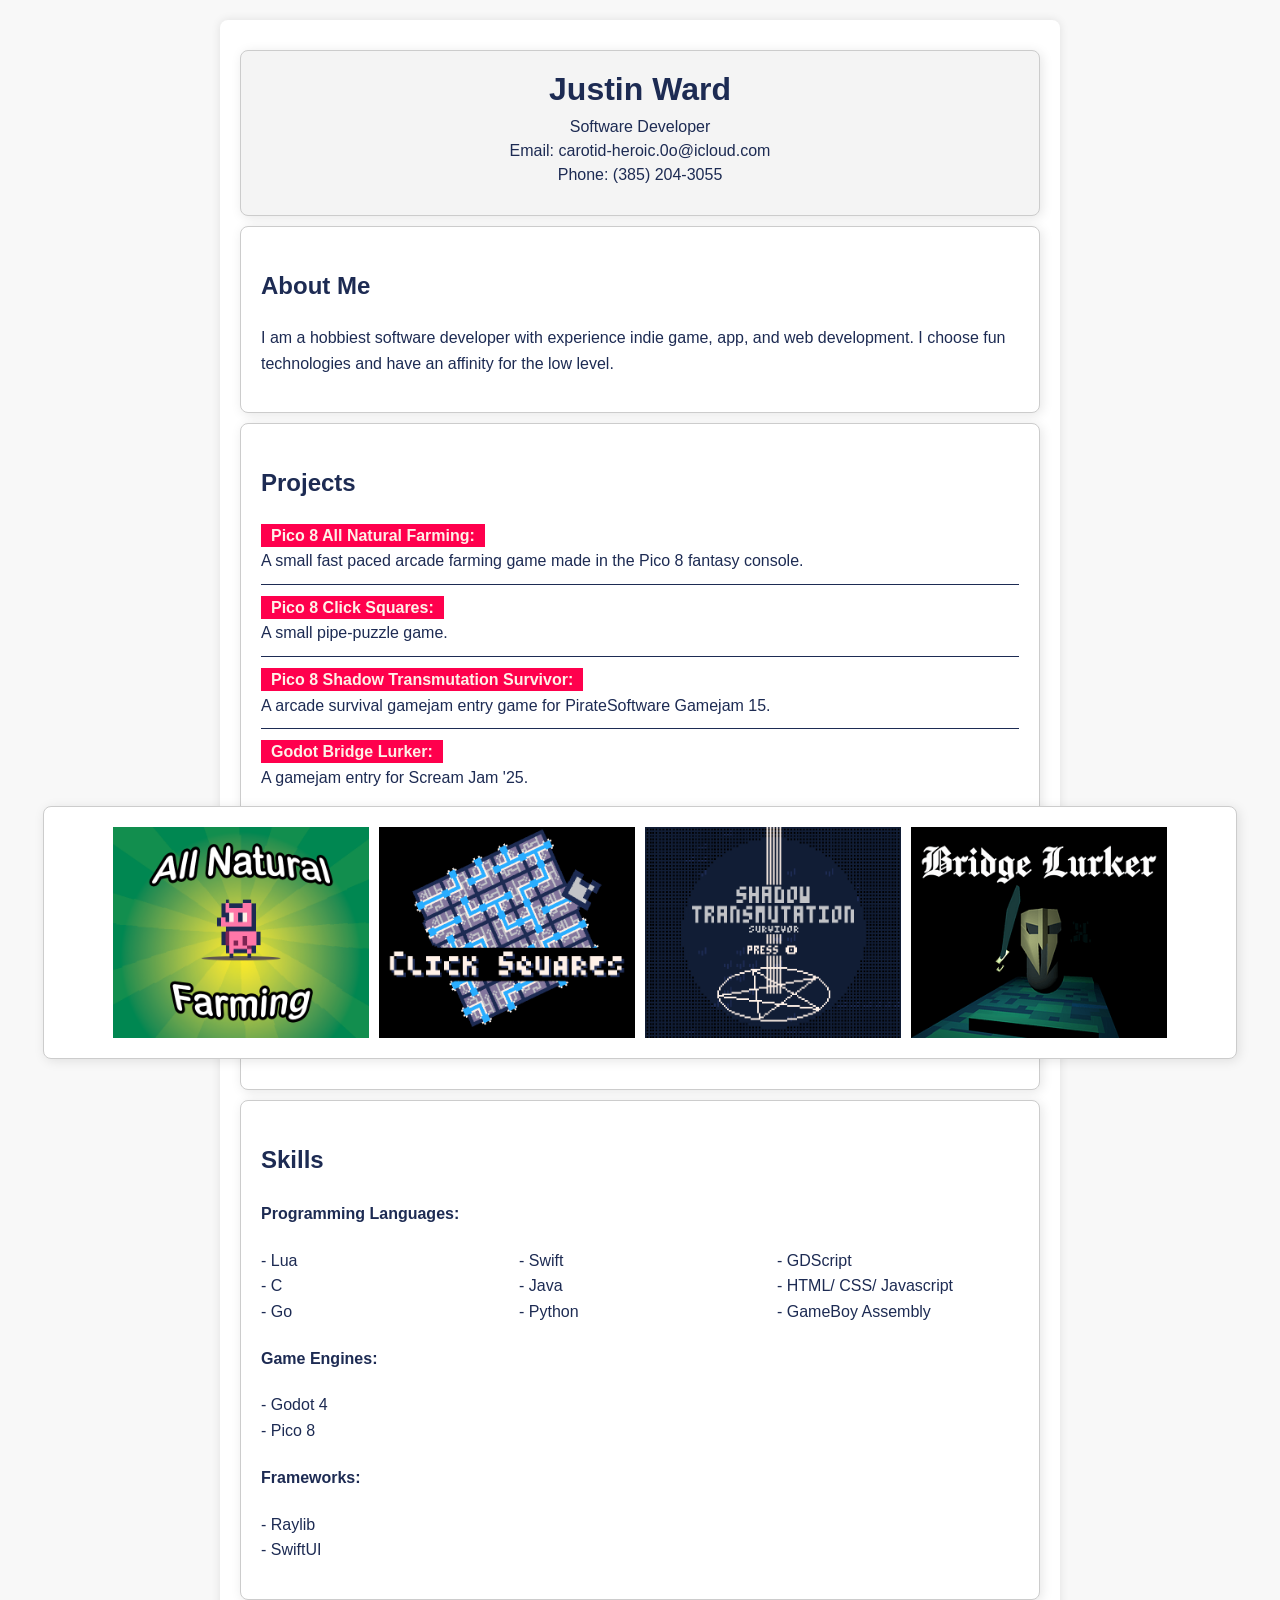
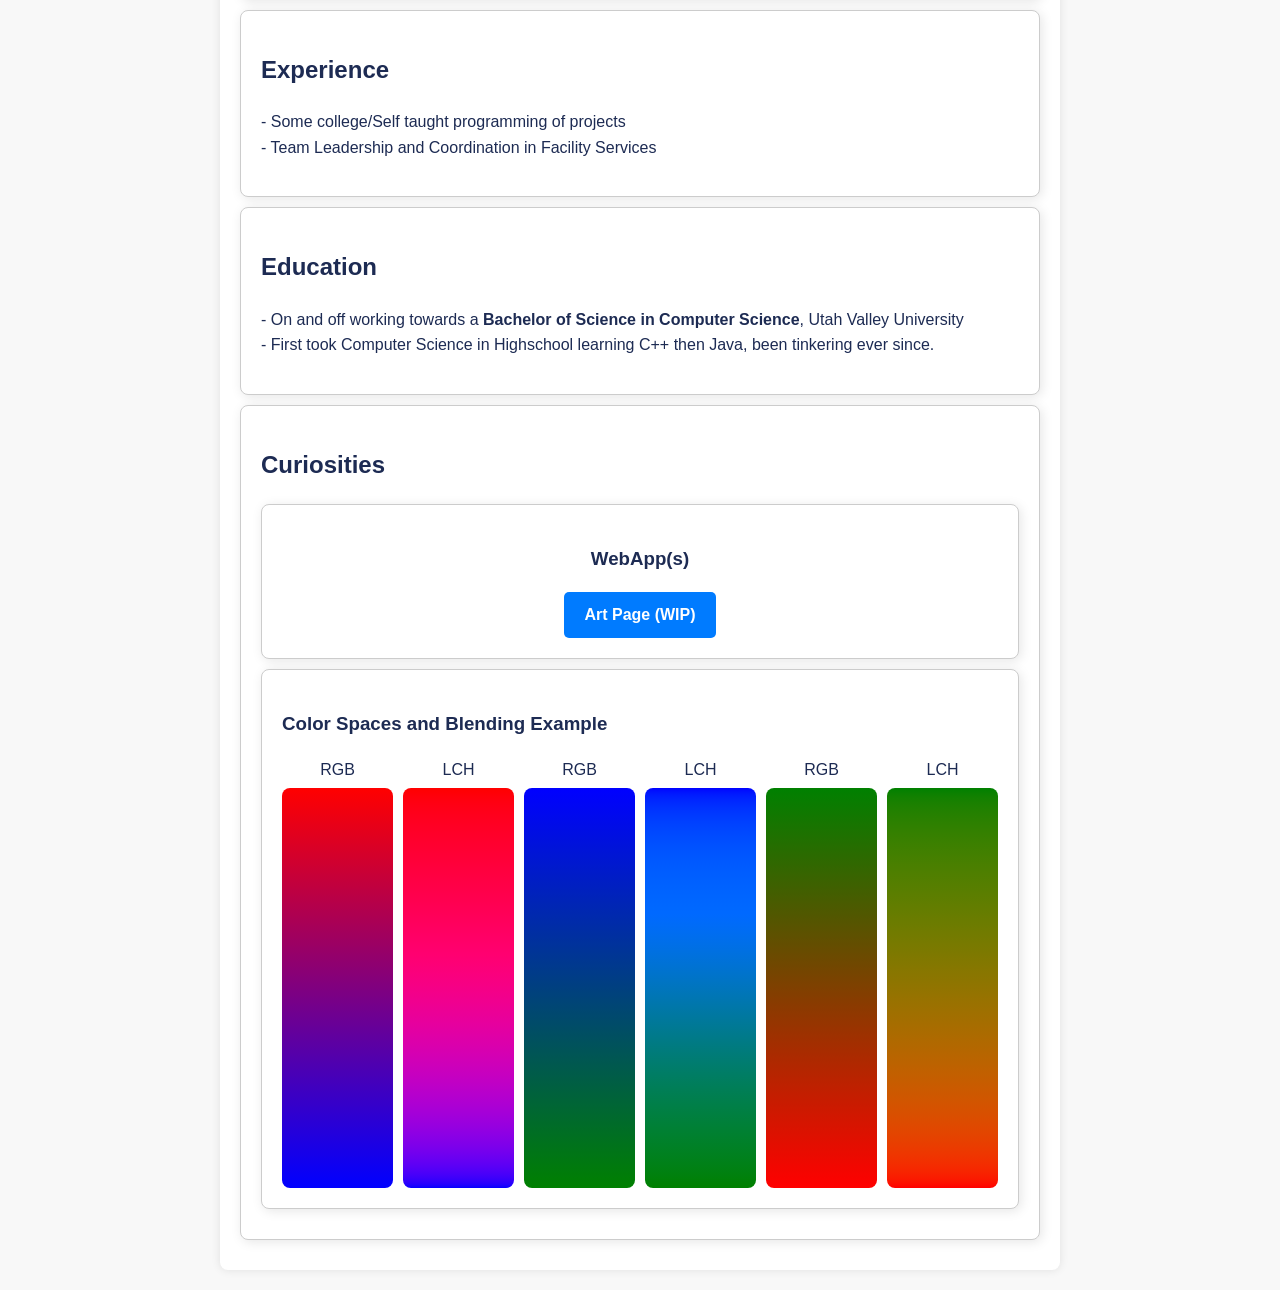
==== commit 5be10638: "typos" ====
--- a/index.html
+++ b/index.html
@@ -18,8 +18,8 @@
         <section>
             <h2>About Me</h2>
             <p>
-                I am a hobbiest software developer with experience indie game programming and building straighforward web applications.
-                I choose fun technolgies and have an affinity for low level technologies. 
+                I am a hobbiest software developer with experience indie game, app, and web development.
+                I choose fun technologies and have an affinity for the low level. 
             </p>
         </section>
             <section>
